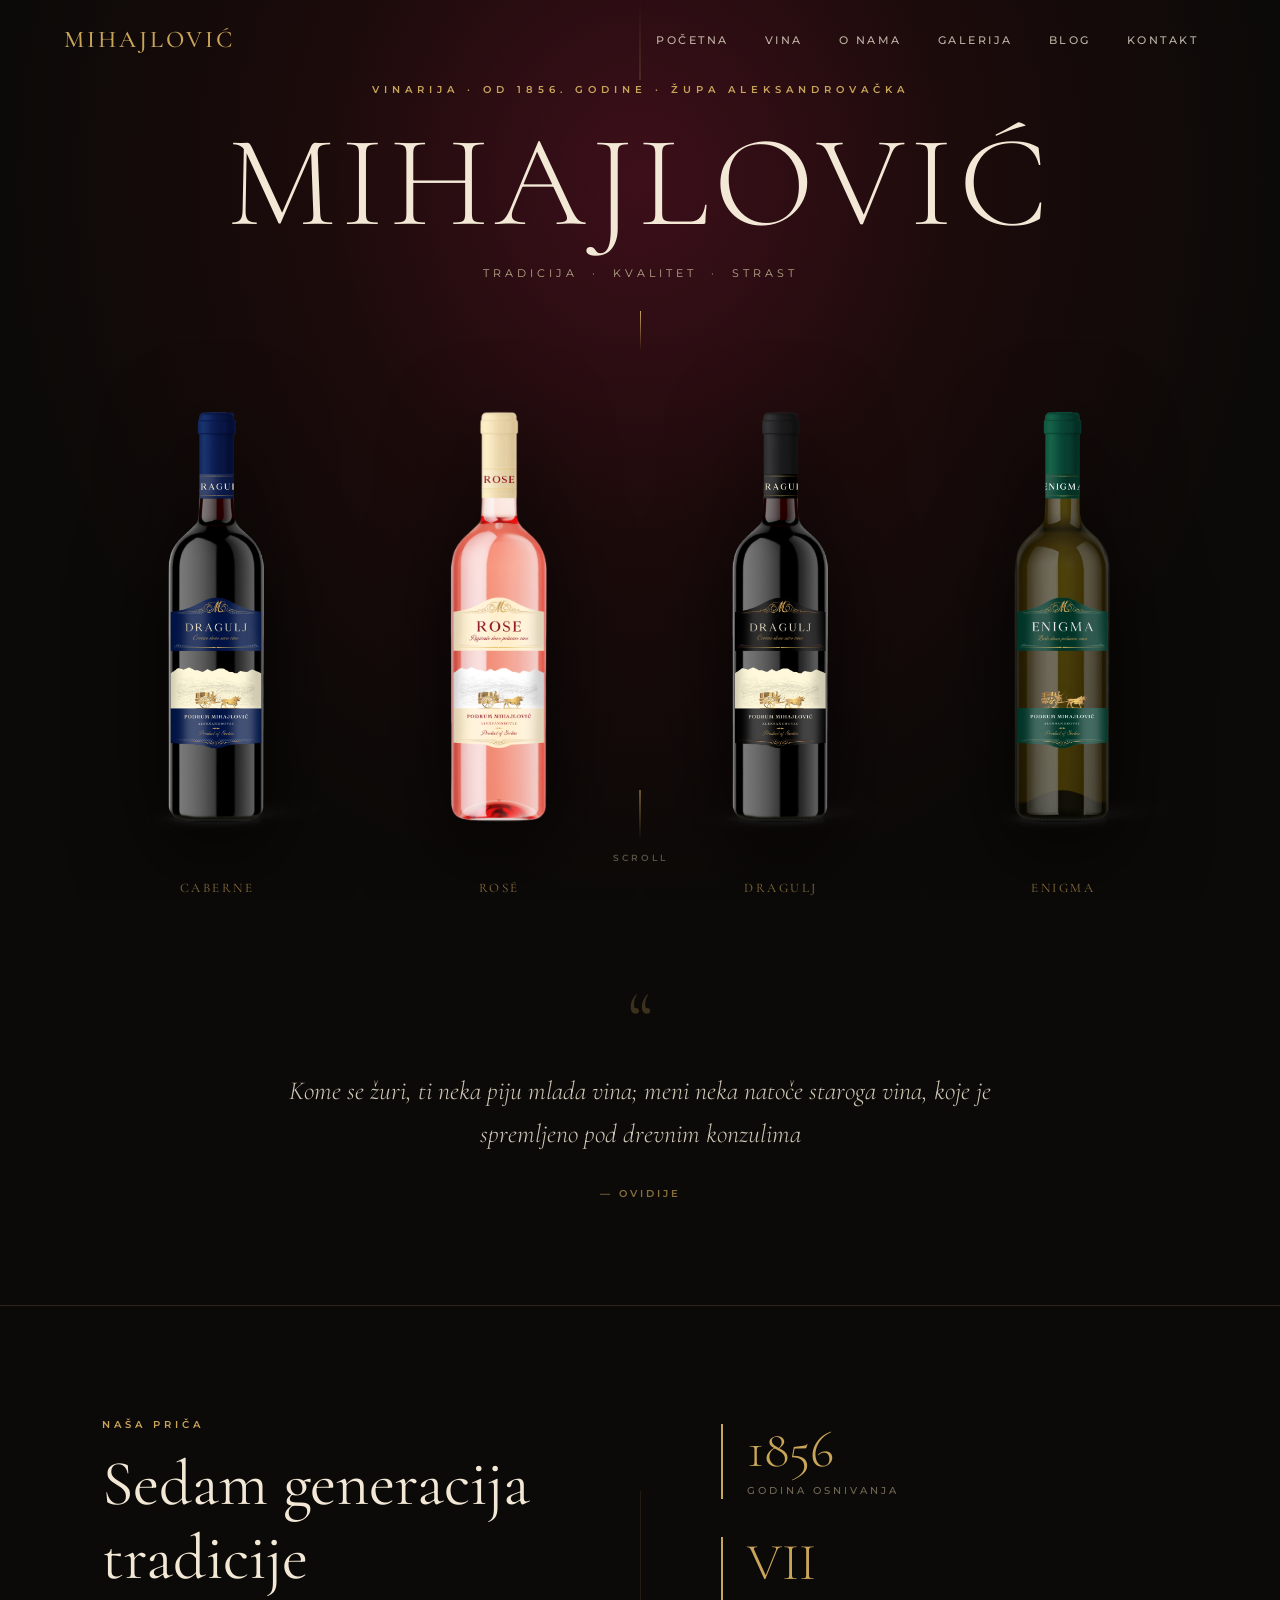
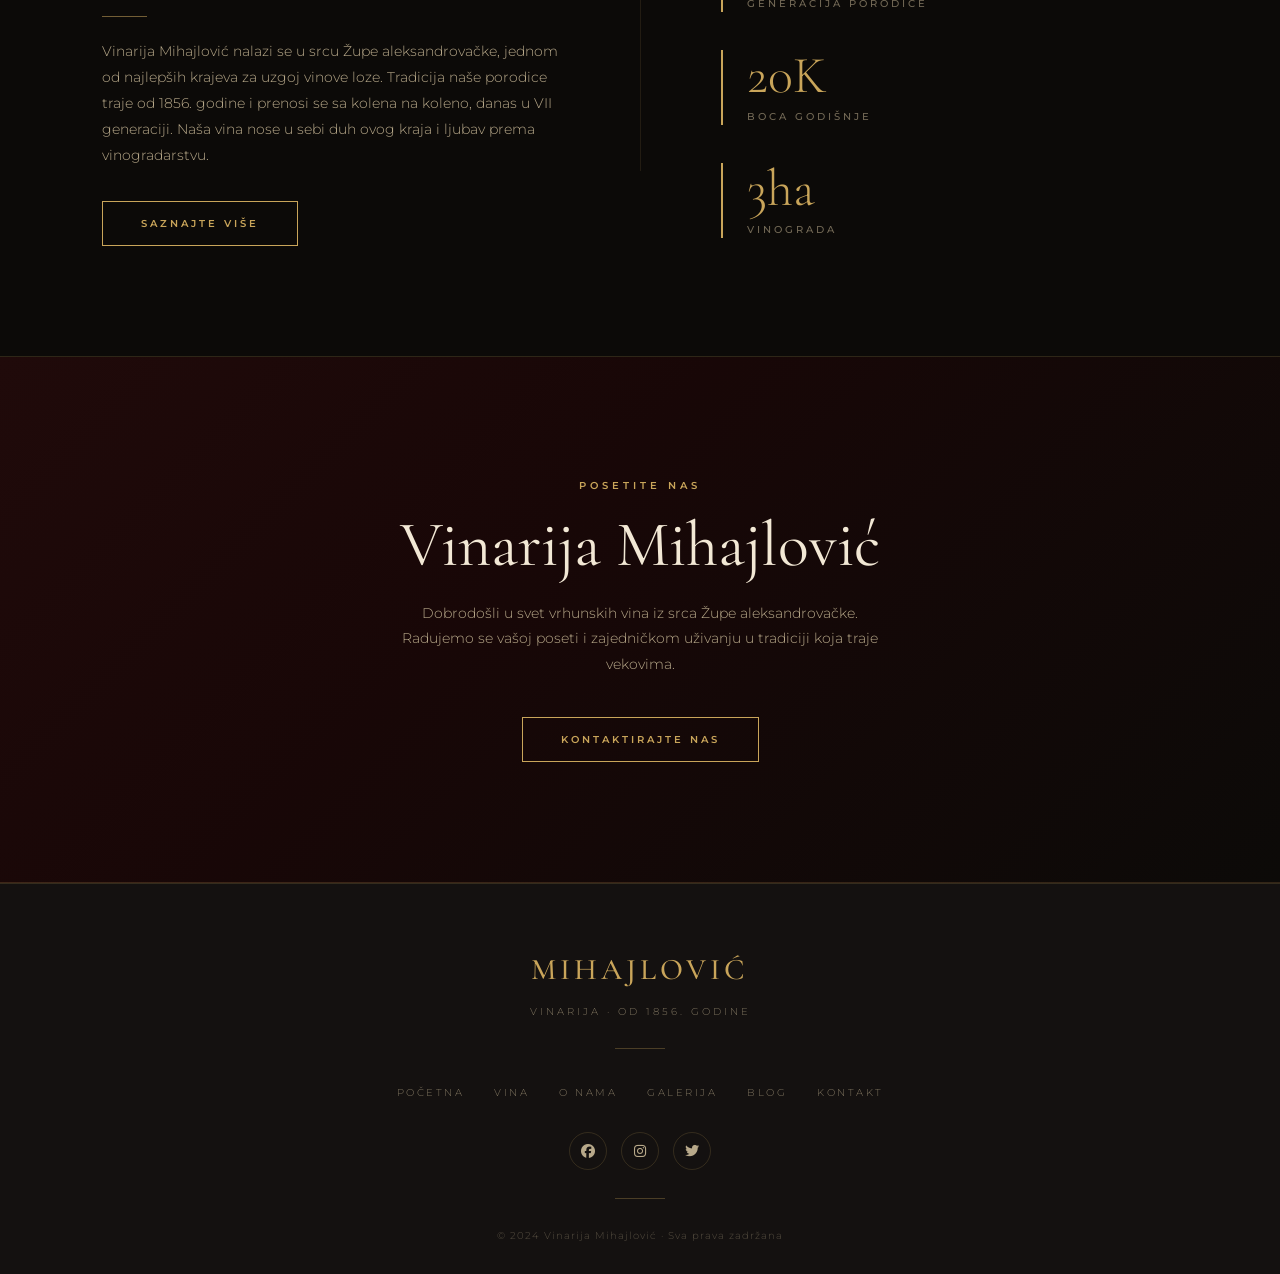
==== index.html @ 0290ffa4 "Initial deployment - Vinarija Mihajlovic website" ====
<!DOCTYPE html>
<html lang="sr">
<head>
    <meta charset="UTF-8">
    <meta name="viewport" content="width=device-width, initial-scale=1.0">
    <title>Vinarija Mihajlović</title>
    <link rel="stylesheet" href="stil.css">
    <link rel="stylesheet" href="https://cdnjs.cloudflare.com/ajax/libs/font-awesome/6.2.0/css/all.min.css" integrity="sha512-xh6O/CkQoPOWDdYTDqeRdPCVd1SpvCA9XXcUnZS2FmJNp1coAFzvtCN9BmamE+4aHK8yyUHUSCcJHgXloTyT2A==" crossorigin="anonymous" referrerpolicy="no-referrer" />
    <style>
        /* ─── HERO ─── */
        .hero {
            height: 100vh;
            min-height: 700px;
            display: flex;
            flex-direction: column;
            align-items: center;
            justify-content: center;
            position: relative;
            background: radial-gradient(ellipse at 50% 20%, #3d0f1a 0%, #1c0b0b 35%, var(--bg) 70%);
            overflow: hidden;
            padding-top: 80px;
            text-align: center;
        }

        .hero::before {
            content: '';
            position: absolute;
            top: 0; left: 50%;
            transform: translateX(-50%);
            width: 1px; height: 80px;
            background: linear-gradient(to bottom, transparent, var(--gold));
            opacity: 0.35;
        }

        .hero-eyebrow {
            font-size: 10px;
            font-weight: 600;
            letter-spacing: 5px;
            text-transform: uppercase;
            color: var(--gold);
            margin-bottom: 20px;
            opacity: 0;
            animation: fadeUp 1s ease 0.3s forwards;
        }

        .hero-title {
            font-family: 'Cormorant Garamond', serif;
            font-size: clamp(60px, 12vw, 130px);
            font-weight: 300;
            color: var(--cream);
            letter-spacing: 6px;
            text-transform: uppercase;
            line-height: 1;
            opacity: 0;
            animation: fadeUp 1s ease 0.5s forwards;
        }

        .hero-subtitle {
            font-size: 11px;
            font-weight: 400;
            letter-spacing: 4px;
            text-transform: uppercase;
            color: var(--cream-2);
            margin-top: 16px;
            opacity: 0;
            animation: fadeUp 1s ease 0.7s forwards;
        }

        .hero-line {
            width: 1px; height: 40px;
            background: linear-gradient(to bottom, var(--gold), transparent);
            margin: 28px auto;
            opacity: 0;
            animation: fadeIn 1s ease 0.9s forwards;
        }

        .hero-bottles {
            display: flex;
            align-items: flex-end;
            justify-content: center;
            gap: 32px;
            padding: 0 20px;
            opacity: 0;
            animation: fadeUp 1.2s ease 0.8s forwards;
        }

        .hero-bottle-item {
            display: flex;
            flex-direction: column;
            align-items: center;
            gap: 18px;
            transition: transform 0.5s ease;
        }

        .hero-bottle-item:hover { transform: translateY(-16px); }

        /*
         * All frames are identical: 190 × 380px, box-sizing: border-box.
         * All bottle images have AR 0.46-0.48 < frame AR 0.50 → height-constrained
         * → every bottle renders at exactly 380px tall.
         *
         * Rosé PNG has ~14% less top whitespace than the other packshots,
         * so its bottle content appears ~50px taller at 380px display height.
         * Compensate with padding-top on the rosé frame only:
         *   content area = 380 − 55 = 325px → bottle renders at ~302px ≈ others' ~304px.
         */
        .hero-bottle-frame {
            width: 250px;
            height: 480px;
            box-sizing: border-box;
            display: flex;
            align-items: flex-end;
            justify-content: center;
            flex-shrink: 0;
        }

        .hero-bottle-frame img {
            width: 100%;
            height: 100%;
            object-fit: contain;
            object-position: center bottom;
            filter: drop-shadow(0 25px 45px rgba(0, 0, 0, 0.8));
            transition: filter 0.5s ease;
        }

        .hero-bottle-item:hover .hero-bottle-frame img {
            filter: drop-shadow(0 35px 60px rgba(139, 34, 50, 0.55));
        }

        .hero-bottle-name {
            font-family: 'Cormorant Garamond', serif;
            font-size: 13px;
            font-weight: 400;
            color: var(--gold);
            letter-spacing: 2.5px;
            text-transform: uppercase;
            opacity: 0.65;
            transition: opacity 0.3s ease;
            width: 190px;
            text-align: center;
            display: block;
        }

        .hero-bottle-item:hover .hero-bottle-name { opacity: 1; }

        .scroll-indicator {
            position: absolute;
            bottom: 35px; left: 50%;
            transform: translateX(-50%);
            display: flex;
            flex-direction: column;
            align-items: center;
            gap: 10px;
            opacity: 0;
            animation: fadeIn 1.5s ease 1.6s forwards;
        }

        .scroll-indicator span {
            font-size: 9px;
            font-weight: 600;
            letter-spacing: 3px;
            text-transform: uppercase;
            color: var(--cream-2);
            opacity: 0.45;
        }

        .scroll-line {
            width: 1px; height: 50px;
            background: linear-gradient(to bottom, var(--gold), transparent);
            animation: scrollPulse 2.2s ease infinite;
        }

        /* ─── QUOTE ─── */
        .quote-section {
            padding: 100px 8%;
            text-align: center;
            border-bottom: 1px solid var(--border);
        }

        .quote-mark {
            font-family: 'Cormorant Garamond', serif;
            font-size: 80px;
            color: var(--gold);
            line-height: 0.5;
            opacity: 0.25;
            display: block;
            margin-bottom: 30px;
        }

        .quote-text {
            font-family: 'Cormorant Garamond', serif;
            font-size: clamp(18px, 2.5vw, 26px);
            font-style: italic;
            font-weight: 300;
            color: var(--cream);
            max-width: 780px;
            margin: 0 auto 22px;
            line-height: 1.65;
            opacity: 0.85;
        }

        .quote-author {
            font-size: 10px;
            font-weight: 600;
            letter-spacing: 3px;
            text-transform: uppercase;
            color: var(--gold);
            opacity: 0.65;
        }

        /* ─── ABOUT PREVIEW ─── */
        .about-preview {
            padding: 110px 8%;
            display: grid;
            grid-template-columns: 1fr 1px 1fr;
            gap: 70px;
            align-items: center;
            border-bottom: 1px solid var(--border);
        }

        .about-v-divider {
            width: 1px;
            height: 280px;
            background: var(--gold);
            opacity: 0.12;
            justify-self: center;
        }

        .about-text p {
            font-size: 14px;
            color: var(--cream-2);
            line-height: 1.85;
            margin-bottom: 32px;
        }

        .about-stats {
            display: flex;
            flex-direction: column;
            gap: 38px;
            padding-left: 10px;
        }

        .stat-item {
            border-left: 2px solid var(--gold);
            padding-left: 24px;
        }

        .stat-number {
            font-family: 'Cormorant Garamond', serif;
            font-size: 52px;
            font-weight: 300;
            color: var(--gold);
            line-height: 1;
        }

        .stat-label {
            font-size: 10px;
            font-weight: 500;
            letter-spacing: 3px;
            text-transform: uppercase;
            color: var(--cream-2);
            opacity: 0.6;
            margin-top: 6px;
        }

        /* ─── CTA ─── */
        .cta-section {
            padding: 120px 8%;
            text-align: center;
            background: linear-gradient(135deg, #200a0a 0%, #180707 40%, var(--bg) 100%);
            border-bottom: 1px solid var(--border);
        }

        .cta-section .sec-title { margin-bottom: 20px; }

        .cta-section p {
            font-size: 14px;
            color: var(--cream-2);
            max-width: 480px;
            margin: 0 auto 40px;
            line-height: 1.8;
        }

        /* ─── ANIMATIONS ─── */
        @keyframes fadeUp {
            from { opacity: 0; transform: translateY(22px); }
            to   { opacity: 1; transform: translateY(0); }
        }
        @keyframes fadeIn {
            from { opacity: 0; }
            to   { opacity: 1; }
        }
        @keyframes scrollPulse {
            0%, 100% { opacity: 0.3; }
            50%       { opacity: 1; }
        }

        /* ─── RESPONSIVE ─── */
        @media (max-width: 900px) {
            .about-preview {
                grid-template-columns: 1fr;
                gap: 40px;
                padding: 70px 6%;
            }
            .about-v-divider { display: none; }
            .about-stats {
                flex-direction: row;
                flex-wrap: wrap;
                gap: 24px;
                padding-left: 0;
            }
            .stat-item { flex: 1; min-width: 100px; }
        }

        @media (max-width: 700px) {
            .hero-bottles { gap: 14px; }
            .hero-bottle-frame { width: 80px; height: 260px; }
            .hero-bottle-name { font-size: 10px; letter-spacing: 1.5px; }
            .quote-section { padding: 70px 5%; }
            .cta-section { padding: 80px 5%; }
        }

        @media (max-width: 480px) {
            .hero-bottles { gap: 8px; }
            .hero-bottle-frame { width: 64px; height: 200px; }
            .about-stats { flex-direction: column; }
        }
    </style>
</head>
<body>

<nav id="navbar">
    <ul class="sidebar" id="sidebar">
        <li><a href="#" onclick="hideSidebar(); return false;" class="sidebar-close">
            <svg xmlns="http://www.w3.org/2000/svg" height="24" viewBox="0 -960 960 960" width="24"><path d="m256-200-56-56 224-224-224-224 56-56 224 224 224-224 56 56-224 224 224 224-56 56-224-224-224 224Z"/></svg>
        </a></li>
        <li><a href="index.html">Početna</a></li>
        <li><a href="vina.html">Vina</a></li>
        <li><a href="o_nama.html">O nama</a></li>
        <li><a href="galerija.html">Galerija</a></li>
        <li><a href="blog.html">Blog</a></li>
        <li><a href="kontakt.html">Kontakt</a></li>
    </ul>
    <ul class="nav-main">
        <li><a href="index.html" class="logo-link"><span class="logo-text">Mihajlović</span></a></li>
        <li class="hideOnMobile"><a href="index.html" class="nav-link">Početna</a></li>
        <li class="hideOnMobile"><a href="vina.html" class="nav-link">Vina</a></li>
        <li class="hideOnMobile"><a href="o_nama.html" class="nav-link">O nama</a></li>
        <li class="hideOnMobile"><a href="galerija.html" class="nav-link">Galerija</a></li>
        <li class="hideOnMobile"><a href="blog.html" class="nav-link">Blog</a></li>
        <li class="hideOnMobile"><a href="kontakt.html" class="nav-link">Kontakt</a></li>
        <li class="menu-button" onclick="showSidebar()">
            <a href="#"><svg xmlns="http://www.w3.org/2000/svg" height="24" viewBox="0 -960 960 960" width="24"><path d="M120-240v-80h720v80H120Zm0-200v-80h720v80H120Zm0-200v-80h720v80H120Z"/></svg></a>
        </li>
    </ul>
</nav>

<!-- ─── HERO ─────────────────────────────────── -->
<section class="hero">
    <span class="hero-eyebrow">Vinarija &middot; Od 1856. godine &middot; Župa Aleksandrovačka</span>
    <h1 class="hero-title">Mihajlović</h1>
    <p class="hero-subtitle">Tradicija &nbsp;&middot;&nbsp; Kvalitet &nbsp;&middot;&nbsp; Strast</p>
    <div class="hero-line"></div>

    <div class="hero-bottles">
        <a href="vina.html#Caberne" class="hero-bottle-item">
            <div class="hero-bottle-frame">
                <img src="slike/Packshot_Dragulj_Tamno Plavi.png" alt="Caberne">
            </div>
            <span class="hero-bottle-name">Caberne</span>
        </a>
        <a href="vina.html#Rose" class="hero-bottle-item rose-bottle">
            <div class="hero-bottle-frame">
                <img src="slike/Packshot_Rose.png" alt="Rosé">
            </div>
            <span class="hero-bottle-name">Rosé</span>
        </a>
        <a href="vina.html#Dragulj" class="hero-bottle-item">
            <div class="hero-bottle-frame">
                <img src="slike/Packshot_Dragulj.png" alt="Dragulj">
            </div>
            <span class="hero-bottle-name">Dragulj</span>
        </a>
        <a href="vina.html#Enigma" class="hero-bottle-item">
            <div class="hero-bottle-frame">
                <img src="slike/Packshot_Enigma PP.png" alt="Enigma">
            </div>
            <span class="hero-bottle-name">Enigma</span>
        </a>
    </div>

    <div class="scroll-indicator">
        <div class="scroll-line"></div>
        <span>Scroll</span>
    </div>
</section>

<!-- ─── QUOTE ─────────────────────────────────── -->
<section class="quote-section">
    <span class="quote-mark">&ldquo;</span>
    <p class="quote-text">Kome se žuri, ti neka piju mlada vina; meni neka natoče staroga vina, koje je spremljeno pod drevnim konzulima</p>
    <span class="quote-author">&mdash; Ovidije</span>
</section>

<!-- ─── ABOUT PREVIEW ─────────────────────────── -->
<section class="about-preview">
    <div class="about-text">
        <span class="sec-label">Naša priča</span>
        <h2 class="sec-title">Sedam generacija tradicije</h2>
        <div class="sec-divider"></div>
        <p>Vinarija Mihajlović nalazi se u srcu Župe aleksandrovačke, jednom od najlepših krajeva za uzgoj vinove loze. Tradicija naše porodice traje od 1856. godine i prenosi se sa kolena na koleno, danas u VII generaciji. Naša vina nose u sebi duh ovog kraja i ljubav prema vinogradarstvu.</p>
        <a href="o_nama.html" class="btn-outline">Saznajte više</a>
    </div>

    <div class="about-v-divider"></div>

    <div class="about-stats">
        <div class="stat-item">
            <div class="stat-number">1856</div>
            <div class="stat-label">Godina osnivanja</div>
        </div>
        <div class="stat-item">
            <div class="stat-number">VII</div>
            <div class="stat-label">Generacija porodice</div>
        </div>
        <div class="stat-item">
            <div class="stat-number">20K</div>
            <div class="stat-label">Boca godišnje</div>
        </div>
        <div class="stat-item">
            <div class="stat-number">3ha</div>
            <div class="stat-label">Vinograda</div>
        </div>
    </div>
</section>

<!-- ─── CTA ───────────────────────────────────── -->
<section class="cta-section">
    <span class="sec-label">Posetite nas</span>
    <h2 class="sec-title">Vinarija Mihajlović</h2>
    <p>Dobrodošli u svet vrhunskih vina iz srca Župe aleksandrovačke. Radujemo se vašoj poseti i zajedničkom uživanju u tradiciji koja traje vekovima.</p>
    <a href="kontakt.html" class="btn-outline">Kontaktirajte nas</a>
</section>

<footer>
    <div class="footer-inner">
        <div class="footer-brand">Mihajlović</div>
        <div class="footer-tagline">Vinarija &middot; Od 1856. godine</div>
        <div class="footer-hr"></div>
        <ul class="footer-nav">
            <li><a href="index.html">Početna</a></li>
            <li><a href="vina.html">Vina</a></li>
            <li><a href="o_nama.html">O nama</a></li>
            <li><a href="galerija.html">Galerija</a></li>
            <li><a href="blog.html">Blog</a></li>
            <li><a href="kontakt.html">Kontakt</a></li>
        </ul>
        <div class="footer-social">
            <a href="#"><i class="fa-brands fa-facebook"></i></a>
            <a href="https://www.instagram.com/vinarijamihajlovic?igsh=MWQzcGxwazJzd2RjOQ==" target="_blank"><i class="fa-brands fa-instagram"></i></a>
            <a href="#"><i class="fa-brands fa-twitter"></i></a>
        </div>
        <div class="footer-hr"></div>
        <p class="footer-copy">&copy; 2024 Vinarija Mihajlović &middot; Sva prava zadržana</p>
    </div>
</footer>

<script src="skript.js"></script>
</body>
</html>
---- stil.css ----
@import url('https://fonts.googleapis.com/css2?family=Cormorant+Garamond:ital,wght@0,300;0,400;0,500;0,600;1,300;1,400;1,600&family=Montserrat:wght@300;400;500;600&display=swap');

/* ─── VARIABLES ─────────────────────────────── */
:root {
  --bg:        #0c0a08;
  --bg-2:      #141110;
  --bg-3:      #1d1915;
  --bg-card:   #1a1714;
  --gold:      #c9a55a;
  --gold-lt:   #e2c07a;
  --gold-dk:   #8a6b2a;
  --wine:      #8b2232;
  --wine-dk:   #5a0f1a;
  --cream:     #f2e8d5;
  --cream-2:   #b8a98a;
  --border:        rgba(201, 165, 90, 0.18);
  --border-hover:  rgba(201, 165, 90, 0.55);
}

/* ─── BASE ──────────────────────────────────── */
*, *::before, *::after {
  margin: 0;
  padding: 0;
  box-sizing: border-box;
}

html { scroll-behavior: smooth; }

body {
  background: var(--bg);
  color: var(--cream);
  font-family: 'Montserrat', sans-serif;
  font-weight: 300;
  line-height: 1.7;
  overflow-x: hidden;
}

h1, h2, h3, h4, h5, h6 {
  font-family: 'Cormorant Garamond', serif;
  font-weight: 400;
  line-height: 1.15;
}

img { display: block; max-width: 100%; }
a   { text-decoration: none; }

/* ─── NAVIGATION ────────────────────────────── */
nav {
  position: fixed;
  top: 0; left: 0;
  width: 100%;
  z-index: 1000;
  padding: 0 5%;
  background: transparent;
  transition: background 0.5s ease, border-color 0.5s ease;
  border-bottom: 1px solid transparent;
}

nav.scrolled {
  background: rgba(12, 10, 8, 0.95);
  backdrop-filter: blur(16px);
  -webkit-backdrop-filter: blur(16px);
  border-bottom-color: var(--border);
}

nav ul.nav-main {
  width: 100%;
  height: 80px;
  list-style: none;
  display: flex;
  align-items: center;
  justify-content: flex-end;
}

nav ul.nav-main > li:first-child { margin-right: auto; }

.logo-link {
  display: flex;
  align-items: center;
}

.logo-text {
  font-family: 'Cormorant Garamond', serif;
  font-size: 24px;
  font-weight: 500;
  color: var(--gold);
  letter-spacing: 3px;
  text-transform: uppercase;
}

.nav-link {
  color: rgba(242, 232, 213, 0.75);
  font-size: 11px;
  font-weight: 500;
  letter-spacing: 2.5px;
  text-transform: uppercase;
  padding: 10px 18px;
  display: flex;
  align-items: center;
  height: 80px;
  transition: color 0.3s ease;
}

.nav-link:hover { color: var(--gold); }

/* ─── SIDEBAR (MOBILE) ──────────────────────── */
.sidebar {
  position: fixed;
  top: 0; right: 0;
  height: 100vh;
  width: 280px;
  z-index: 1100;
  background: var(--bg-2);
  border-left: 1px solid var(--border);
  display: none;
  flex-direction: column;
  list-style: none;
  overflow-y: auto;
}

.sidebar li { border-bottom: 1px solid var(--border); }

.sidebar a {
  display: flex;
  align-items: center;
  padding: 20px 35px;
  color: var(--cream-2);
  font-size: 11px;
  font-weight: 500;
  letter-spacing: 2.5px;
  text-transform: uppercase;
  transition: color 0.3s ease, background 0.3s ease;
}

.sidebar a:hover {
  color: var(--gold);
  background: rgba(201, 165, 90, 0.04);
}

.sidebar .sidebar-close {
  justify-content: flex-end;
  padding: 20px 22px;
}

.sidebar .sidebar-close svg path { fill: rgba(242, 232, 213, 0.5); }

.menu-button { display: none; }

.menu-button a {
  color: var(--cream);
  padding: 10px 15px;
  display: flex;
  align-items: center;
  height: 80px;
}

.menu-button a svg path { fill: var(--cream); }

@media (max-width: 900px) {
  .hideOnMobile { display: none; }
  .menu-button  { display: block; }
}

@media (max-width: 400px) {
  .sidebar { width: 100%; }
}

/* ─── FOOTER ────────────────────────────────── */
footer {
  background: var(--bg-2);
  border-top: 1px solid var(--border);
  padding: 60px 0 30px;
}

.footer-inner {
  width: 80%;
  max-width: 1200px;
  margin: 0 auto;
  display: flex;
  flex-direction: column;
  align-items: center;
  gap: 28px;
  text-align: center;
}

.footer-brand {
  font-family: 'Cormorant Garamond', serif;
  font-size: 30px;
  font-weight: 500;
  color: var(--gold);
  letter-spacing: 4px;
  text-transform: uppercase;
}

.footer-tagline {
  font-size: 10px;
  color: var(--cream-2);
  letter-spacing: 3px;
  text-transform: uppercase;
  margin-top: -20px;
  opacity: 0.65;
}

.footer-hr {
  width: 50px;
  height: 1px;
  background: var(--gold);
  opacity: 0.3;
}

.footer-nav {
  display: flex;
  gap: 30px;
  list-style: none;
  flex-wrap: wrap;
  justify-content: center;
}

.footer-nav a {
  color: var(--cream-2);
  font-size: 10px;
  letter-spacing: 2.5px;
  text-transform: uppercase;
  opacity: 0.65;
  transition: color 0.3s ease, opacity 0.3s ease;
}

.footer-nav a:hover { color: var(--gold); opacity: 1; }

.footer-social {
  display: flex;
  gap: 14px;
}

.footer-social a {
  width: 38px;
  height: 38px;
  border: 1px solid var(--border);
  border-radius: 50%;
  display: flex;
  align-items: center;
  justify-content: center;
  color: var(--cream-2);
  font-size: 14px;
  transition: all 0.3s ease;
}

.footer-social a:hover {
  border-color: var(--gold);
  color: var(--gold);
  background: rgba(201, 165, 90, 0.08);
}

.footer-copy {
  font-size: 10px;
  color: var(--cream-2);
  opacity: 0.4;
  letter-spacing: 1px;
}

@media (max-width: 600px) {
  .footer-nav { flex-direction: column; align-items: center; gap: 18px; }
  .footer-inner { width: 90%; }
}

/* ─── SHARED SECTION ELEMENTS ───────────────── */
.sec-label {
  display: block;
  font-size: 10px;
  font-weight: 600;
  letter-spacing: 4px;
  text-transform: uppercase;
  color: var(--gold);
  margin-bottom: 14px;
}

.sec-title {
  font-family: 'Cormorant Garamond', serif;
  font-size: clamp(34px, 5vw, 70px);
  font-weight: 400;
  color: var(--cream);
}

.sec-divider {
  width: 45px;
  height: 1px;
  background: var(--gold);
  margin: 22px 0;
  opacity: 0.55;
}

/* ─── BUTTONS ───────────────────────────────── */
.btn-outline {
  display: inline-block;
  padding: 13px 38px;
  border: 1px solid var(--gold);
  color: var(--gold);
  font-family: 'Montserrat', sans-serif;
  font-size: 10px;
  font-weight: 600;
  letter-spacing: 3px;
  text-transform: uppercase;
  transition: background 0.3s ease, color 0.3s ease;
  cursor: pointer;
  background: transparent;
}

.btn-outline:hover {
  background: var(--gold);
  color: var(--bg);
}

.btn-ghost {
  display: inline-block;
  padding: 13px 38px;
  border: 1px solid rgba(242, 232, 213, 0.25);
  color: rgba(242, 232, 213, 0.7);
  font-family: 'Montserrat', sans-serif;
  font-size: 10px;
  font-weight: 600;
  letter-spacing: 3px;
  text-transform: uppercase;
  transition: all 0.3s ease;
  background: transparent;
}

.btn-ghost:hover {
  border-color: var(--gold);
  color: var(--gold);
}

/* ─── PAGE HEADER ───────────────────────────── */
.page-header {
  padding: 180px 8% 100px;
  border-bottom: 1px solid var(--border);
  text-align: center;
}

.page-header .sec-title { margin-bottom: 16px; }

.page-header p {
  font-size: 13px;
  color: var(--cream-2);
  letter-spacing: 1px;
  opacity: 0.7;
}
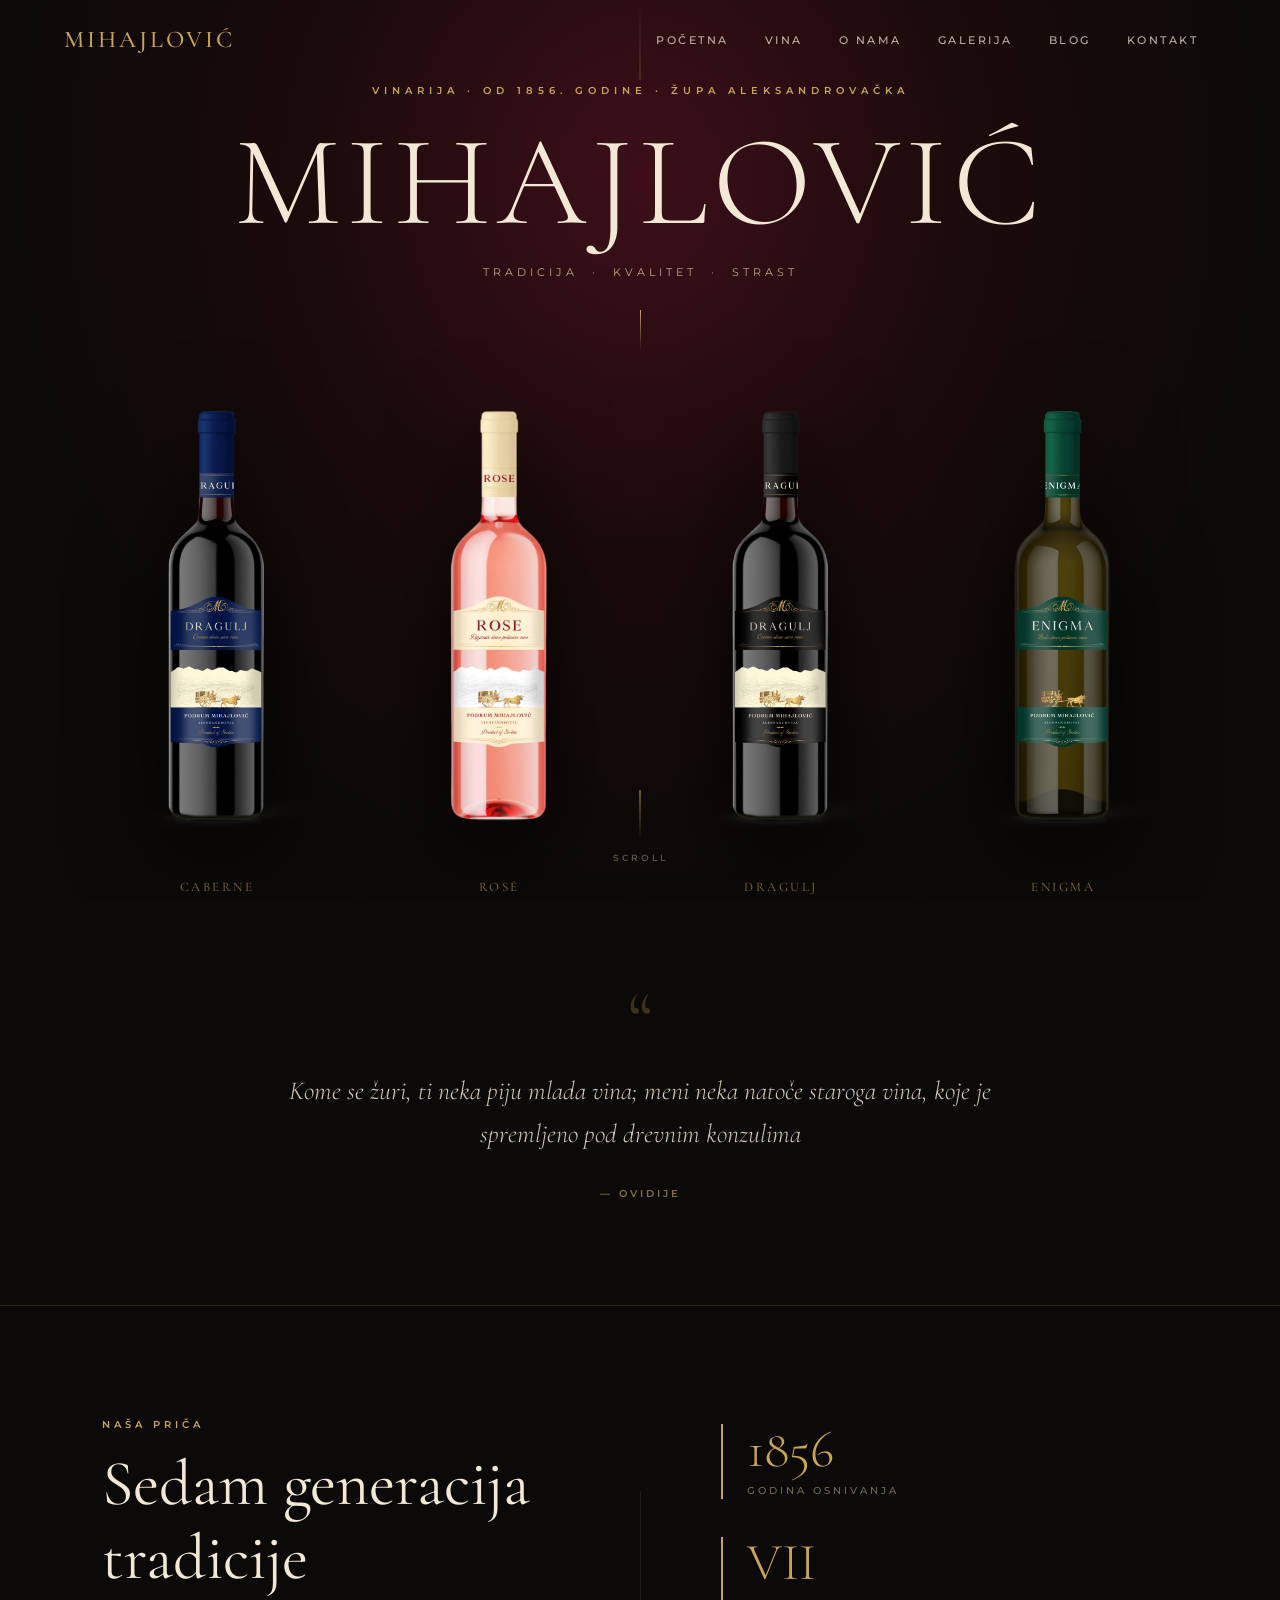
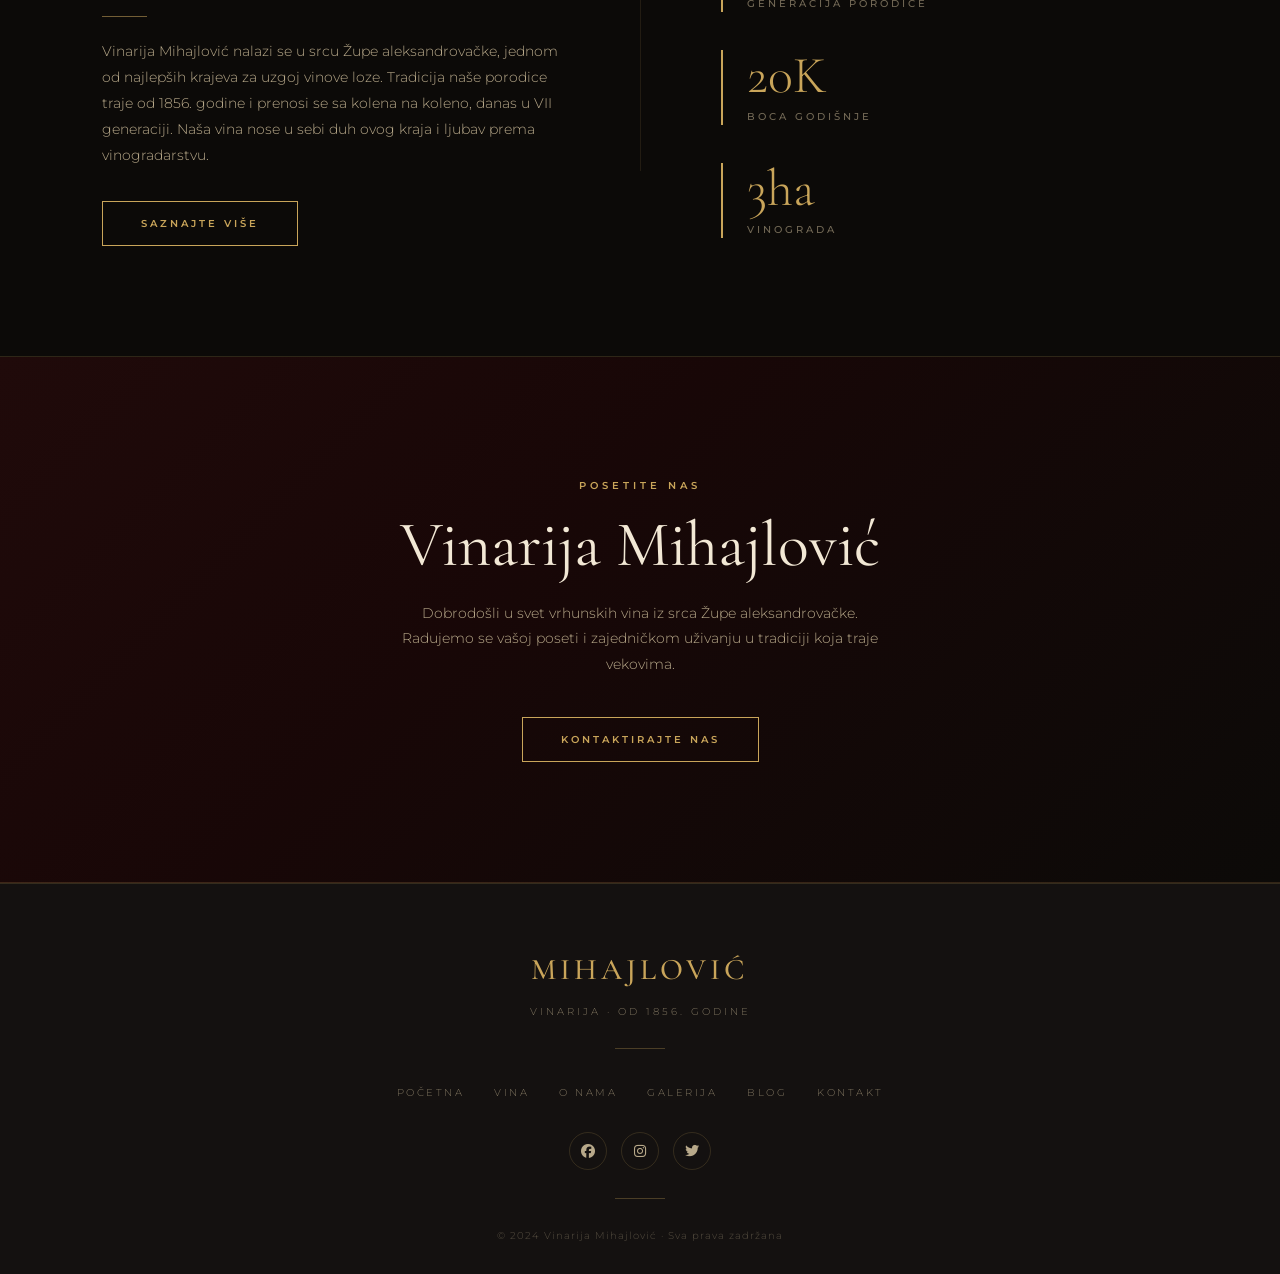
==== commit fd57e7b0: "Fix: reduce hero title size on mobile" ====
--- a/index.html
+++ b/index.html
@@ -45,7 +45,7 @@
 
         .hero-title {
             font-family: 'Cormorant Garamond', serif;
-            font-size: clamp(60px, 12vw, 130px);
+            font-size: clamp(38px, 10vw, 130px);
             font-weight: 300;
             color: var(--cream);
             letter-spacing: 6px;
@@ -296,7 +296,11 @@
         }
 
         /* ─── RESPONSIVE ─── */
+
+        /* ── Tablet (900px) ── */
         @media (max-width: 900px) {
+            .hero { padding-top: 65px; min-height: 600px; }
+
             .about-preview {
                 grid-template-columns: 1fr;
                 gap: 40px;
@@ -312,17 +316,74 @@
             .stat-item { flex: 1; min-width: 100px; }
         }
 
+        /* ── Large mobile (700px) ── */
         @media (max-width: 700px) {
-            .hero-bottles { gap: 14px; }
-            .hero-bottle-frame { width: 80px; height: 260px; }
-            .hero-bottle-name { font-size: 10px; letter-spacing: 1.5px; }
-            .quote-section { padding: 70px 5%; }
-            .cta-section { padding: 80px 5%; }
-        }
-
-        @media (max-width: 480px) {
-            .hero-bottles { gap: 8px; }
-            .hero-bottle-frame { width: 64px; height: 200px; }
+            .hero { min-height: auto; height: auto; padding: 100px 16px 60px; }
+            .hero-title { letter-spacing: 2px; }
+            .hero-subtitle { letter-spacing: 2px; }
+            .hero-eyebrow { font-size: 9px; letter-spacing: 3px; }
+
+            /* 4 bottles in a row, smaller */
+            .hero-bottles { gap: 10px; padding: 0 8px; flex-wrap: nowrap; }
+            .hero-bottle-frame {
+                width: 80px;
+                height: 220px;
+                flex-shrink: 0;
+            }
+            .hero-bottle-name { font-size: 9px; letter-spacing: 1.5px; width: 80px; }
+
+            .quote-section { padding: 60px 5%; }
+            .cta-section   { padding: 70px 5%; }
+        }
+
+        /* ── Small mobile (520px) — switch to 2×2 grid ── */
+        @media (max-width: 520px) {
+            .hero {
+                padding: 90px 16px 50px;
+                justify-content: flex-start;
+                padding-top: 90px;
+            }
+            .hero-title { font-size: clamp(32px, 9vw, 52px); letter-spacing: 1px; }
+
+            /* 2×2 grid — all 4 bottles always visible */
+            .hero-bottles {
+                display: grid;
+                grid-template-columns: 1fr 1fr;
+                gap: 20px 12px;
+                padding: 0;
+                width: 100%;
+                max-width: 320px;
+                margin: 0 auto;
+            }
+
+            .hero-bottle-item {
+                flex-direction: column;
+                align-items: center;
+                transform: none !important;
+            }
+
+            .hero-bottle-frame {
+                width: 100%;
+                height: 180px;
+                flex-shrink: 1;
+            }
+
+            .hero-bottle-name {
+                width: 100%;
+                font-size: 10px;
+                letter-spacing: 1.5px;
+                text-align: center;
+            }
+
+            .scroll-indicator { display: none; }
+        }
+
+        /* ── Extra small (380px) ── */
+        @media (max-width: 380px) {
+            .hero { padding: 80px 12px 40px; }
+            .hero-bottles { max-width: 280px; gap: 14px 8px; }
+            .hero-bottle-frame { height: 155px; }
+            .hero-bottle-name { font-size: 9px; }
             .about-stats { flex-direction: column; }
         }
     </style>
--- a/stil.css
+++ b/stil.css
@@ -159,6 +159,39 @@
 @media (max-width: 900px) {
   .hideOnMobile { display: none; }
   .menu-button  { display: block; }
+
+  /* ─── Compact nav on tablets/mobile ─── */
+  nav { padding: 0 4%; }
+  nav ul.nav-main { height: 65px; }
+  .menu-button a  { height: 65px; }
+
+  /* ─── Logo text ─── */
+  .logo-text {
+    font-size: 18px;
+    letter-spacing: 2px;
+  }
+
+  /* ─── Logo image (pages that use img instead of text) ─── */
+  .logo-text img {
+    width: 80px !important;
+    height: 40px !important;
+  }
+}
+
+@media (max-width: 480px) {
+  nav { padding: 0 4%; }
+  nav ul.nav-main { height: 58px; }
+  .menu-button a  { height: 58px; }
+
+  .logo-text {
+    font-size: 15px;
+    letter-spacing: 1.5px;
+  }
+
+  .logo-text img {
+    width: 65px !important;
+    height: 33px !important;
+  }
 }
 
 @media (max-width: 400px) {
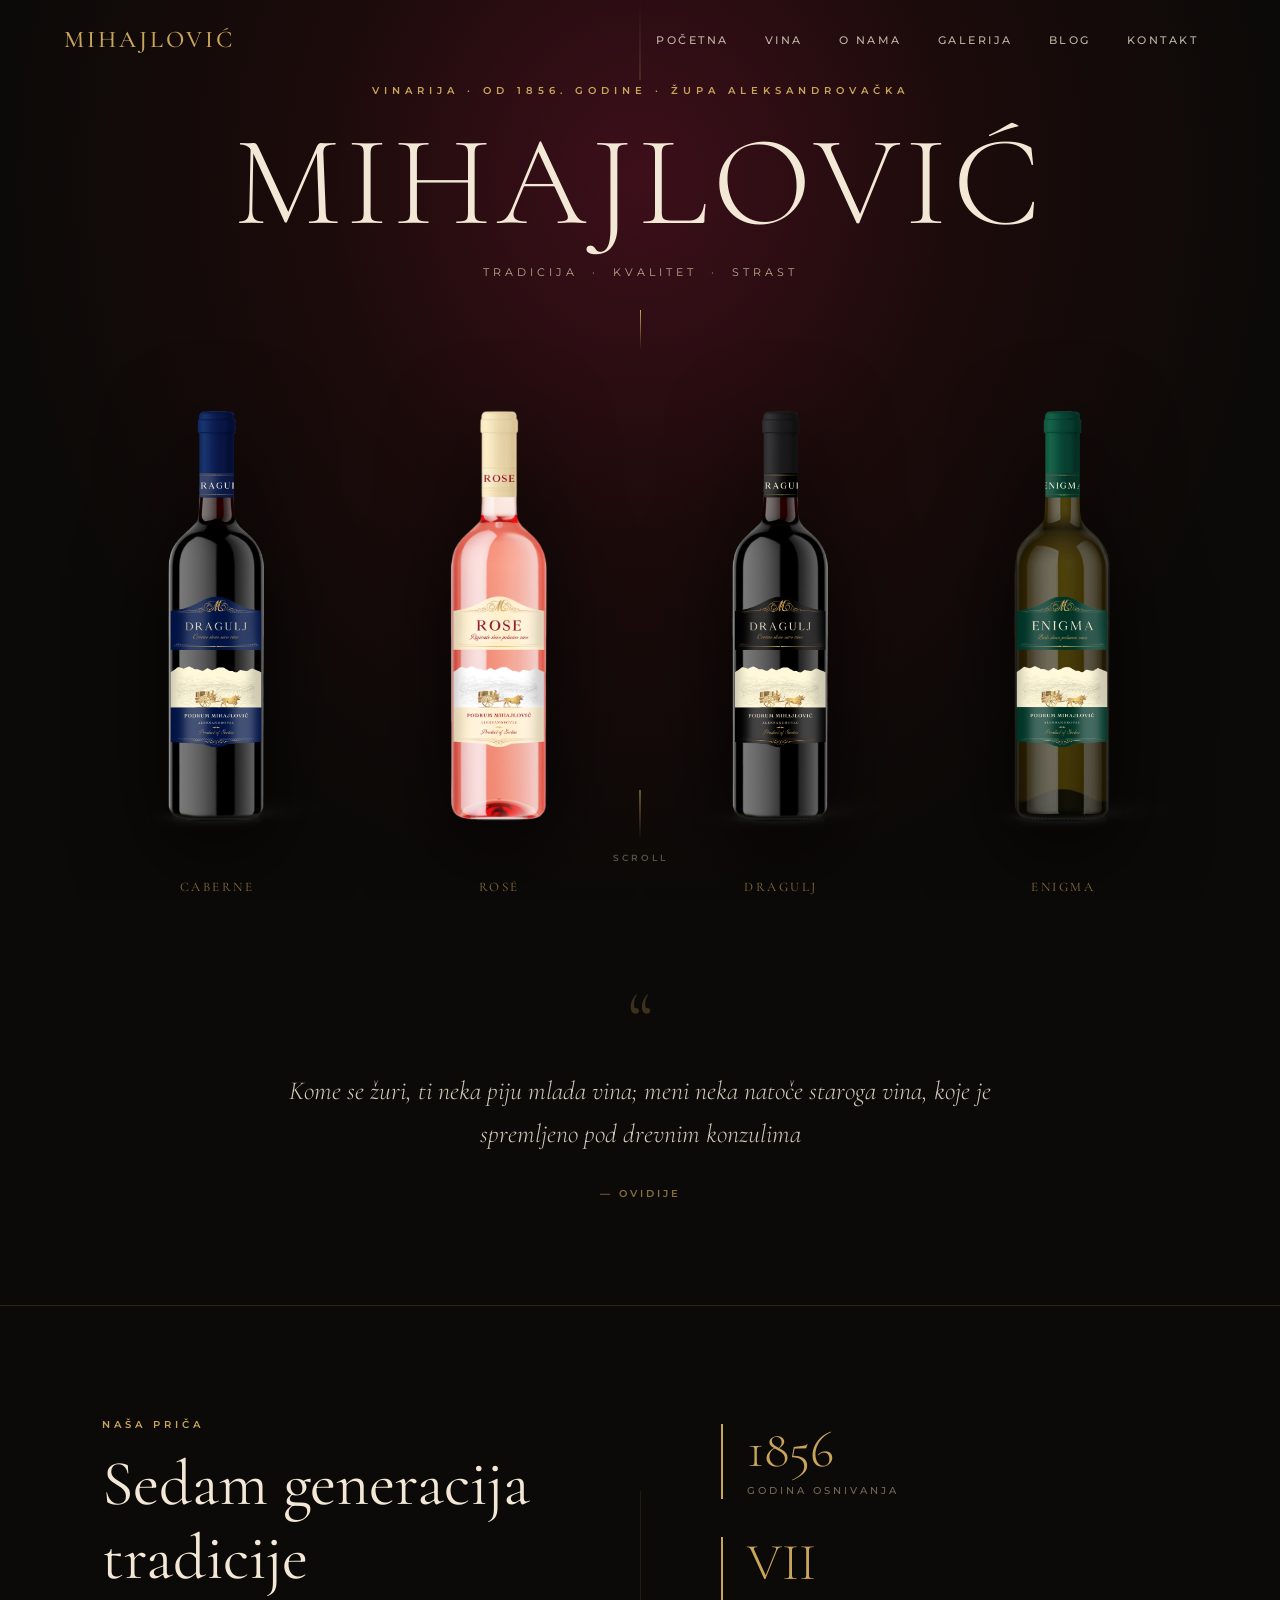
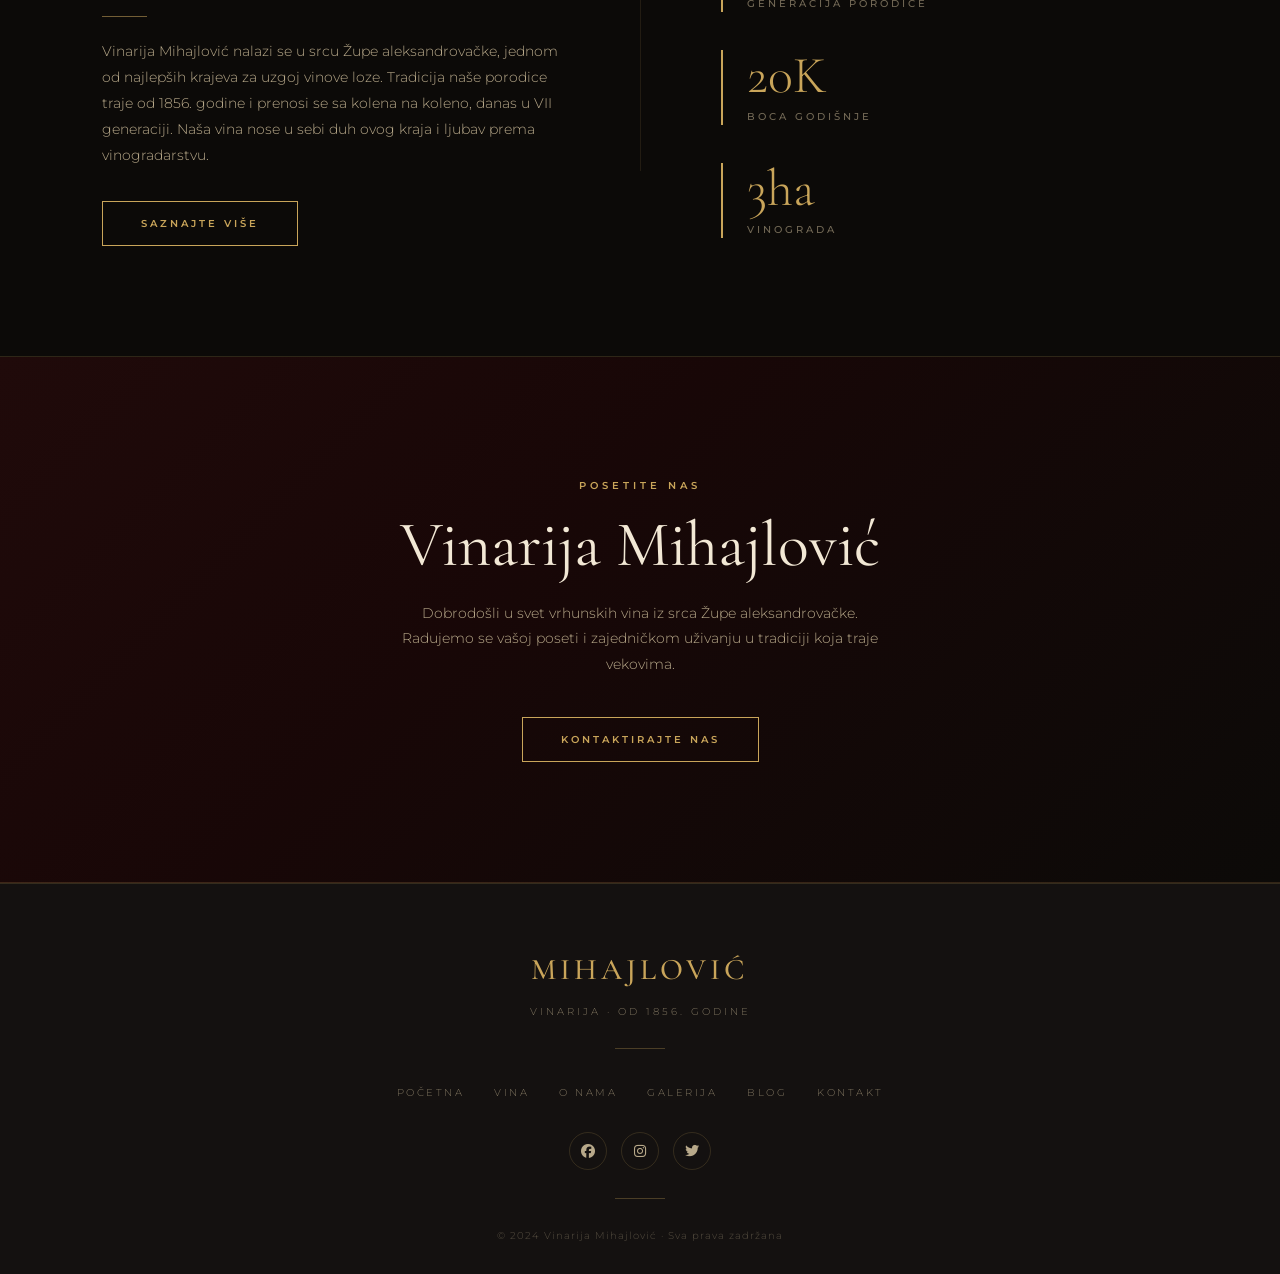
==== commit e2af9073: "Update: manual changes to index.html and vina.html" ====
--- a/index.html
+++ b/index.html
@@ -444,7 +444,7 @@
         </a>
         <a href="vina.html#Enigma" class="hero-bottle-item">
             <div class="hero-bottle-frame">
-                <img src="slike/Packshot_Enigma PP.png" alt="Enigma">
+                <img src="slike/Packshot_Enigma.png" alt="Enigma">
             </div>
             <span class="hero-bottle-name">Enigma</span>
         </a>
